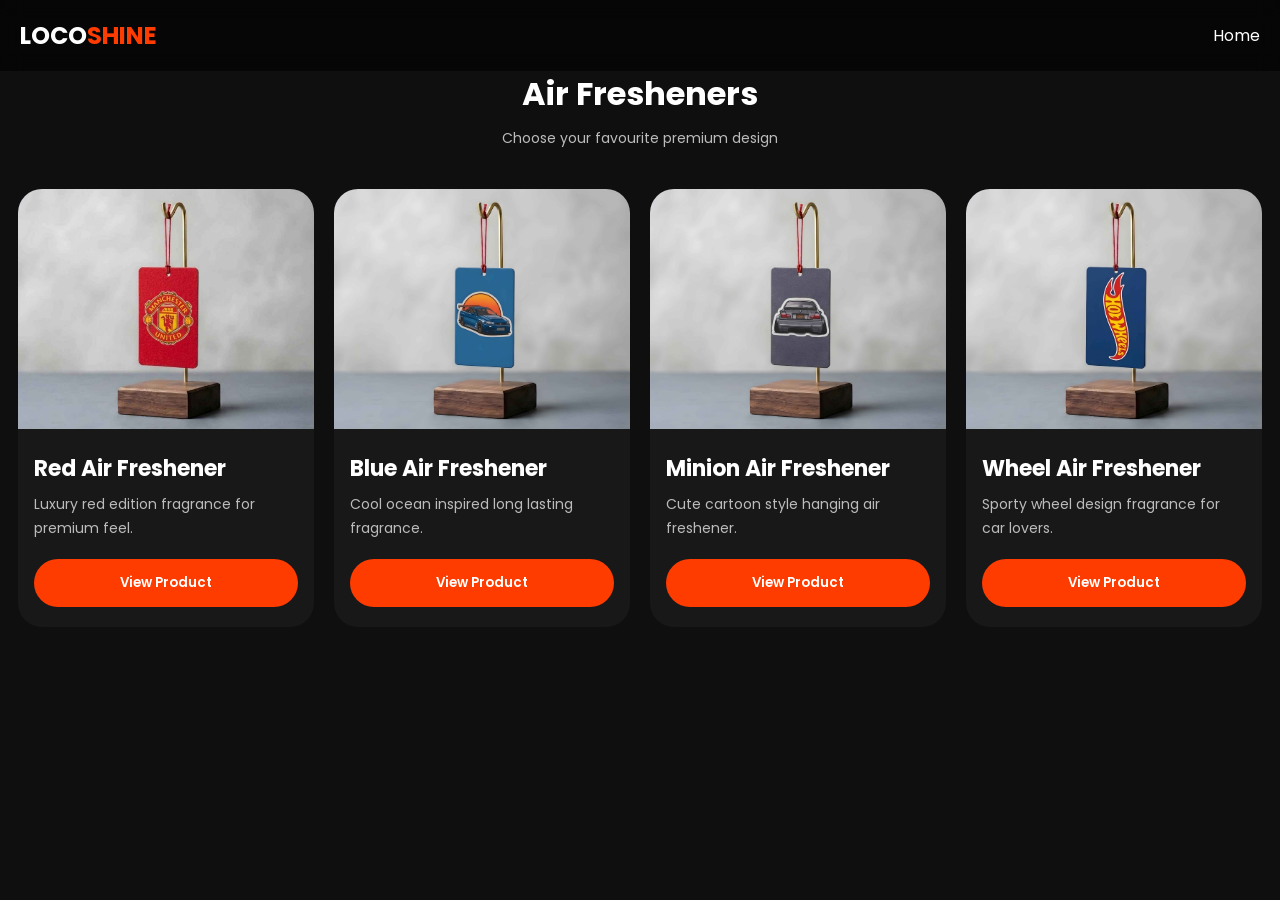
==== air-freshener.html @ 73f14bfa "first upload" ====
<!DOCTYPE html>
<html lang="en">

<head>
<meta charset="UTF-8">
<meta name="viewport" content="width=device-width, initial-scale=1.0">

<title>Air Fresheners | Locoshine</title>

<link rel="stylesheet" href="style.css">

<link rel="preconnect" href="https://fonts.googleapis.com">
<link rel="preconnect" href="https://fonts.gstatic.com" crossorigin>

<link href="https://fonts.googleapis.com/css2?family=Poppins:wght@300;400;500;600;700&display=swap" rel="stylesheet">

</head>

<body>

<!-- NAVBAR -->

<header class="navbar">

<div class="logo">
LOCO<span>SHINE</span>
</div>

<a href="index.html" style="color:white;">
Home
</a>

</header>

<!-- PRODUCTS -->

<section class="products">

<div class="section-title">

<h2>Air Fresheners</h2>

<p>
Choose your favourite premium design
</p>

</div>

<div class="product-grid">

<!-- PRODUCT 1 -->

<div class="card">

<img src="photos/red.jpg">

<h3>Red Air Freshener</h3>

<p>
Luxury red edition fragrance for premium feel.
</p>

<a href="red-air.html">

<button>
View Product
</button>

</a>

</div>

<!-- PRODUCT 2 -->

<div class="card">

<img src="photos/blue.jpg">

<h3>Blue Air Freshener</h3>

<p>
Cool ocean inspired long lasting fragrance.
</p>

<a href="blue-air.html">

<button>
View Product
</button>

</a>

</div>

<!-- PRODUCT 3 -->

<div class="card">

<img src="photos/minion.jpg">

<h3>Minion Air Freshener</h3>

<p>
Cute cartoon style hanging air freshener.
</p>

<a href="minion-air.html">

<button>
View Product
</button>

</a>

</div>

<!-- PRODUCT 4 -->

<div class="card">

<img src="photos/wheel.jpg">

<h3>Wheel Air Freshener</h3>

<p>
Sporty wheel design fragrance for car lovers.
</p>

<a href="wheel-air.html">

<button>
View Product
</button>

</a>

</div>

</div>

</section>

</body>
</html>
---- style.css ----
*{
    margin:0;
    padding:0;
    box-sizing:border-box;
    }
    
    html{
    scroll-behavior:smooth;
    }
    
    body{
    font-family:'Poppins',sans-serif;
    background:#0f0f0f;
    color:white;
    overflow-x:hidden;
    }
    
    a{
    text-decoration:none;
    }
    
    button{
    cursor:pointer;
    border:none;
    font-family:'Poppins',sans-serif;
    }
    
    /* NAVBAR */
    
    .navbar{
    width:100%;
    padding:18px 20px;
    display:flex;
    justify-content:space-between;
    align-items:center;
    position:fixed;
    top:0;
    z-index:1000;
    background:rgba(0,0,0,0.6);
    backdrop-filter:blur(10px);
    }
    
    .logo{
    font-size:24px;
    font-weight:700;
    }
    
    .logo span{
    color:#ff3c00;
    }
    
    .menu-btn{
    font-size:28px;
    display:block;
    cursor:pointer;
    }
    
    .nav-links{
    position:absolute;
    top:70px;
    right:-100%;
    width:220px;
    background:#181818;
    display:flex;
    flex-direction:column;
    padding:20px;
    border-radius:20px;
    transition:0.4s;
    }
    
    .nav-links.active{
    right:20px;
    }
    
    .nav-links a{
    color:white;
    margin:12px 0;
    font-size:16px;
    }
    
    /* HERO */
    
    .hero{
    min-height:100vh;
    padding:120px 20px 60px;
    display:flex;
    align-items:center;
    background:
    linear-gradient(rgba(0,0,0,0.75),rgba(0,0,0,0.8)),
    url('https://images.unsplash.com/photo-1503376780353-7e6692767b70?q=80&w=1600&auto=format&fit=crop');
    
    background-size:cover;
    background-position:center;
    position:relative;
    }
    
    .hero-content{
    width:100%;
    }
    
    .tag{
    color:#ff3c00;
    margin-bottom:12px;
    font-size:14px;
    }
    
    .hero h1{
    font-size:42px;
    line-height:1.1;
    margin-bottom:20px;
    }
    
    .hero-text{
    color:#d4d4d4;
    line-height:1.8;
    margin-bottom:30px;
    font-size:15px;
    max-width:500px;
    }
    
    .hero-buttons{
    display:flex;
    gap:14px;
    flex-wrap:wrap;
    }
    
    .shop-btn{
    padding:14px 28px;
    border-radius:50px;
    background:#ff3c00;
    color:white;
    font-weight:600;
    }
    
    .explore-btn{
    padding:14px 28px;
    border-radius:50px;
    background:white;
    color:black;
    font-weight:600;
    }
    
    /* PRODUCTS */
    
    .products{
    padding:70px 18px;
    }
    
    .section-title{
    text-align:center;
    margin-bottom:40px;
    }
    
    .section-title h2{
    font-size:32px;
    margin-bottom:10px;
    }
    
    .section-title p{
    color:#bcbcbc;
    font-size:14px;
    }
    
    .product-grid{
    display:grid;
    grid-template-columns:1fr;
    gap:20px;
    }
    
    .card{
    background:#181818;
    border-radius:24px;
    overflow:hidden;
    transition:0.3s;
    }
    
    .card:hover{
    transform:translateY(-5px);
    }
    
    .card img{
    width:100%;
    height:240px;
    object-fit:cover;
    }
    
    .card h3{
    padding:16px 16px 8px;
    font-size:22px;
    }
    
    .card p{
    padding:0 16px;
    color:#bcbcbc;
    font-size:14px;
    line-height:1.7;
    }
    
    .card button{
    width:calc(100% - 32px);
    margin:18px 16px 20px;
    padding:14px;
    border-radius:50px;
    background:#ff3c00;
    color:white;
    font-weight:600;
    }
    
    /* FOOTER */
    
    .footer{
    padding:60px 20px;
    text-align:center;
    }
    
    .footer h2{
    font-size:34px;
    margin-bottom:12px;
    }
    
    .footer p{
    color:#bcbcbc;
    max-width:500px;
    margin:auto;
    line-height:1.8;
    }
    
    .footer-links{
    margin-top:25px;
    display:flex;
    justify-content:center;
    gap:20px;
    flex-wrap:wrap;
    }





@media(min-width:1100px){

  .product-grid{
    grid-template-columns:repeat(4,1fr);
  }

}

/* PREMIUM EFFECTS */


.offer-box{
  background:linear-gradient(135deg,#ff3c00,#ff7a00);
  border-radius:30px;
  padding:60px 25px;
  text-align:center;
}

.offer-tag{
  font-size:13px;
  margin-bottom:12px;
  letter-spacing:2px;
}

.offer-box h2{
  font-size:38px;
  margin-bottom:15px;
}

.offer-box p{
  max-width:500px;
  margin:auto;
  line-height:1.8;
  margin-bottom:30px;
}

.offer-box button{
  padding:15px 32px;
  border:none;
  border-radius:50px;
  background:white;
  color:black;
  font-weight:700;
}

.floating-whatsapp{
  position:fixed;
  bottom:20px;
  right:20px;
  background:#25D366;
  color:white;
  padding:15px 22px;
  border-radius:50px;
  font-weight:600;
  z-index:1000;
  box-shadow:0 10px 30px rgba(0,0,0,0.3);
}

.footer{
  border-top:1px solid rgba(255,255,255,0.05);
}

@media(min-width:768px){

  .hero h1{
    font-size:80px;
  }

  .offer-box h2{
    font-size:52px;
  }

}
    
    .footer-links a{
    color:white;
    }
    
    /* CONTACT PAGE */
    
    .contact-page{
    min-height:100vh;
    display:flex;
    justify-content:center;
    align-items:center;
    padding:120px 20px 40px;
    }
    
    .contact-box{
    width:100%;
    max-width:500px;
    background:#181818;
    padding:30px;
    border-radius:24px;
    }
    
    .contact-box h1{
    text-align:center;
    margin-bottom:25px;
    }
    
    .contact-box form{
    display:flex;
    flex-direction:column;
    gap:18px;
    }
    
    .contact-box input,
    .contact-box textarea{
    padding:16px;
    border:none;
    border-radius:14px;
    background:#242424;
    color:white;
    }
    
    .contact-box textarea{
    min-height:120px;
    resize:none;
    }
    
    .contact-box button{
    padding:16px;
    border:none;
    border-radius:50px;
    background:#ff3c00;
    color:white;
    font-weight:600;
    }
    
    /* LAPTOP */
    
    @media(min-width:768px){
    
    .menu-btn{
    display:none;
    }
    
    .nav-links{
    position:static;
    width:auto;
    background:none;
    flex-direction:row;
    padding:0;
    }
    
    .nav-links a{
    margin-left:25px;
    }
    
    .hero{
    padding:120px 70px;
    }
    
    .hero h1{
    font-size:72px;
    }
    
    .product-grid{
    grid-template-columns:repeat(2,1fr);
    }
    
    }
    
    @media(min-width:1100px){
    
    .product-grid{
    grid-template-columns:repeat(4,1fr);
    }
    
    }
    
    /* PREMIUM EFFECTS */
    
    .offer-box{
    background:linear-gradient(135deg,#ff3c00,#ff7a00);
    border-radius:30px;
    padding:60px 25px;
    text-align:center;
    }
    
    .offer-tag{
    font-size:13px;
    margin-bottom:12px;
    letter-spacing:2px;
    }
    
    .offer-box h2{
    font-size:38px;
    margin-bottom:15px;
    }
    
    .offer-box p{
    max-width:500px;
    margin:auto;
    line-height:1.8;
    margin-bottom:30px;
    }
    
    .offer-box button{
    padding:15px 32px;
    border:none;
    border-radius:50px;
    background:white;
    color:black;
    font-weight:700;
    }
    
   /* PRODUCT DETAIL */

.thumbnail-row{
    display:flex;
    gap:12px;
    margin-top:15px;
    }
    
    .thumbnail-row img{
    width:80px;
    height:80px;
    object-fit:cover;
    border-radius:12px;
    cursor:pointer;
    border:2px solid #222;
    }
    
    .product-info h1{
    font-size:32px;
    margin-bottom:10px;
    }
    
    .product-info h2{
    color:#ff3c00;
    margin-bottom:20px;
    }
    
    .buy-btn,
    .back-btn{
    width:100%;
    padding:15px;
    margin-top:15px;
    border-radius:50px;
    font-weight:600;
    }
    
    .buy-btn{
    background:#25D366;
    color:white;
    }
    
    .back-btn{
    background:#242424;
    color:white;
    }



@media(min-width:1100px){

    .product-grid{
      grid-template-columns:repeat(4,1fr);
    }
  
  }
  
  /* PREMIUM EFFECTS */
  
  
  .offer-box{
    background:linear-gradient(135deg,#ff3c00,#ff7a00);
    border-radius:30px;
    padding:60px 25px;
    text-align:center;
  }
  
  .offer-tag{
    font-size:13px;
    margin-bottom:12px;
    letter-spacing:2px;
  }
  
  .offer-box h2{
    font-size:38px;
    margin-bottom:15px;
  }
  
  .offer-box p{
    max-width:500px;
    margin:auto;
    line-height:1.8;
    margin-bottom:30px;
  }
  
  .offer-box button{
    padding:15px 32px;
    border:none;
    border-radius:50px;
    background:white;
    color:black;
    font-weight:700;
  }
  
  .floating-whatsapp{
    position:fixed;
    bottom:20px;
    right:20px;
    background:#25D366;
    color:white;
    padding:15px 22px;
    border-radius:50px;
    font-weight:600;
    z-index:1000;
    box-shadow:0 10px 30px rgba(0,0,0,0.3);
  }
  
  .footer{
    border-top:1px solid rgba(255,255,255,0.05);
  }
  
  @media(min-width:768px){
  
    .hero h1{
      font-size:80px;
    }
  
    .offer-box h2{
      font-size:52px;
    }
  
  }


  /* PRODUCT DETAIL IMAGE FIX */

.product-page{
    display:flex;
    flex-direction:column;
    align-items:center;
    padding:120px 20px 40px;
    gap:30px;
    }
    
    .product-image{
    width:100%;
    max-width:400px;
    height:400px;
    overflow:hidden;
    border-radius:20px;
    background:#181818;
    }
    
    .product-image img{
    width:100%;
    height:100%;
    object-fit:cover;
    display:block;
    }
    
    .product-info{
    width:100%;
    max-width:500px;
    background:#181818;
    padding:25px;
    border-radius:20px;
    }
    
    .thumbnail-row{
    display:flex;
    gap:10px;
    margin-top:15px;
    justify-content:center;
    }
    
    .thumbnail-row img{
    width:80px;
    height:80px;
    object-fit:cover;
    border-radius:12px;
    cursor:pointer;
    border:2px solid #333;
    }
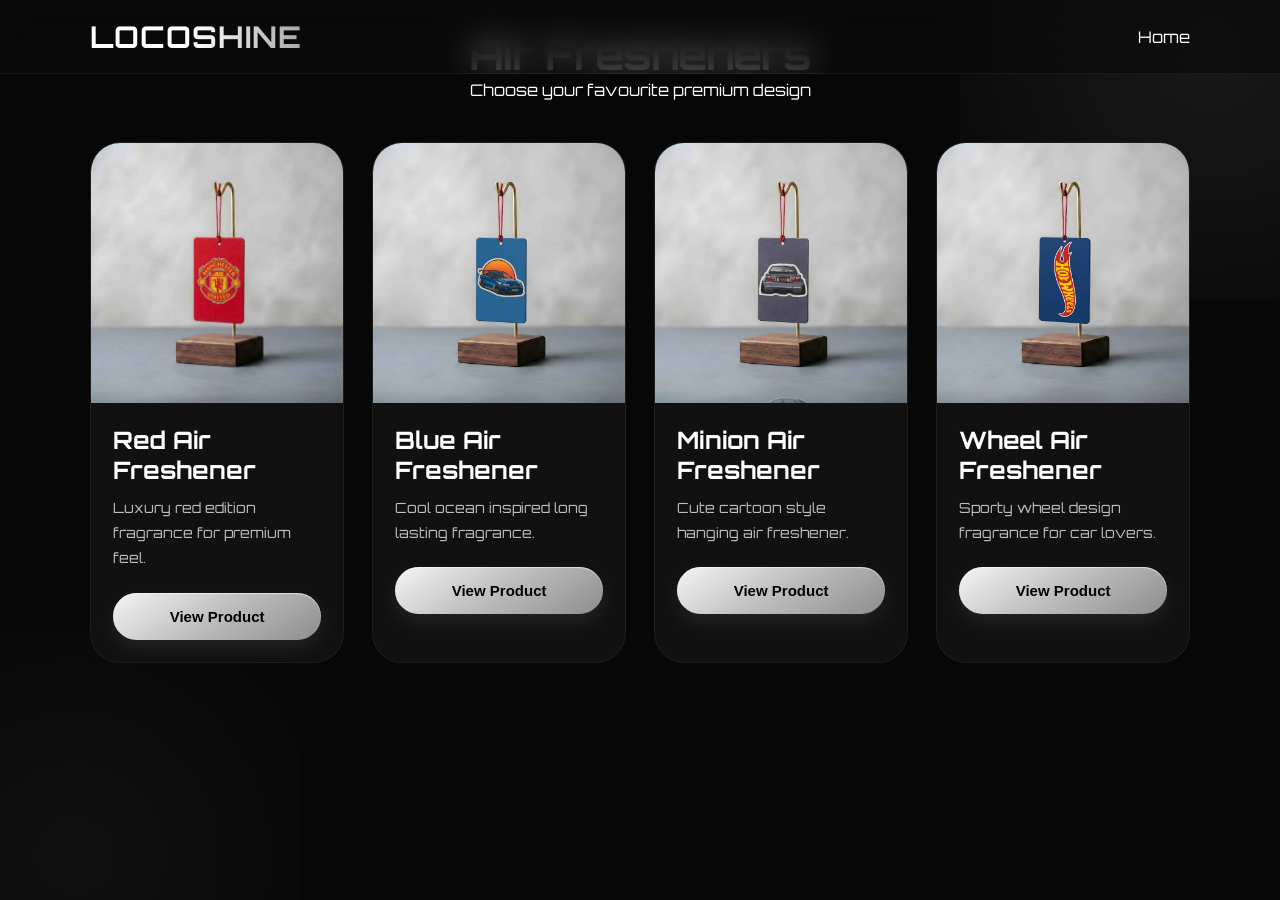
==== commit fc4fbae2: "updated fonts and video optimization" ====
--- a/air-freshener.html
+++ b/air-freshener.html
@@ -12,7 +12,7 @@
 <link rel="preconnect" href="https://fonts.googleapis.com">
 <link rel="preconnect" href="https://fonts.gstatic.com" crossorigin>
 
-<link href="https://fonts.googleapis.com/css2?family=Poppins:wght@300;400;500;600;700&display=swap" rel="stylesheet">
+<link href="https://fonts.googleapis.com/css2?family=Orbitron:wght@500;700;900&display=swap" rel="stylesheet">
 
 </head>
 
--- a/style.css
+++ b/style.css
@@ -1,619 +1,777 @@
+
+/* =========================
+   RESET
+========================= */
+
 *{
-    margin:0;
-    padding:0;
-    box-sizing:border-box;
-    }
-    
-    html{
-    scroll-behavior:smooth;
-    }
-    
-    body{
-    font-family:'Poppins',sans-serif;
-    background:#0f0f0f;
-    color:white;
-    overflow-x:hidden;
-    }
-    
-    a{
-    text-decoration:none;
-    }
-    
-    button{
-    cursor:pointer;
-    border:none;
-    font-family:'Poppins',sans-serif;
-    }
-    
-    /* NAVBAR */
-    
-    .navbar{
-    width:100%;
-    padding:18px 20px;
-    display:flex;
-    justify-content:space-between;
-    align-items:center;
-    position:fixed;
-    top:0;
-    z-index:1000;
-    background:rgba(0,0,0,0.6);
-    backdrop-filter:blur(10px);
-    }
-    
-    .logo{
-    font-size:24px;
-    font-weight:700;
-    }
-    
-    .logo span{
-    color:#ff3c00;
-    }
-    
-    .menu-btn{
-    font-size:28px;
-    display:block;
-    cursor:pointer;
-    }
-    
-    .nav-links{
-    position:absolute;
-    top:70px;
-    right:-100%;
-    width:220px;
-    background:#181818;
-    display:flex;
-    flex-direction:column;
-    padding:20px;
-    border-radius:20px;
-    transition:0.4s;
-    }
-    
-    .nav-links.active{
-    right:20px;
-    }
-    
-    .nav-links a{
-    color:white;
-    margin:12px 0;
-    font-size:16px;
-    }
-    
-    /* HERO */
-    
-    .hero{
-    min-height:100vh;
-    padding:120px 20px 60px;
-    display:flex;
-    align-items:center;
-    background:
-    linear-gradient(rgba(0,0,0,0.75),rgba(0,0,0,0.8)),
-    url('https://images.unsplash.com/photo-1503376780353-7e6692767b70?q=80&w=1600&auto=format&fit=crop');
-    
-    background-size:cover;
-    background-position:center;
-    position:relative;
-    }
-    
-    .hero-content{
-    width:100%;
-    }
-    
-    .tag{
-    color:#ff3c00;
-    margin-bottom:12px;
-    font-size:14px;
-    }
-    
-    .hero h1{
-    font-size:42px;
-    line-height:1.1;
-    margin-bottom:20px;
-    }
-    
-    .hero-text{
-    color:#d4d4d4;
-    line-height:1.8;
-    margin-bottom:30px;
-    font-size:15px;
-    max-width:500px;
-    }
-    
-    .hero-buttons{
-    display:flex;
-    gap:14px;
-    flex-wrap:wrap;
-    }
-    
-    .shop-btn{
-    padding:14px 28px;
-    border-radius:50px;
-    background:#ff3c00;
-    color:white;
-    font-weight:600;
-    }
-    
-    .explore-btn{
-    padding:14px 28px;
-    border-radius:50px;
-    background:white;
-    color:black;
-    font-weight:600;
-    }
-    
-    /* PRODUCTS */
-    
-    .products{
-    padding:70px 18px;
-    }
-    
-    .section-title{
-    text-align:center;
-    margin-bottom:40px;
-    }
-    
-    .section-title h2{
-    font-size:32px;
-    margin-bottom:10px;
-    }
-    
-    .section-title p{
-    color:#bcbcbc;
-    font-size:14px;
-    }
-    
-    .product-grid{
-    display:grid;
-    grid-template-columns:1fr;
-    gap:20px;
-    }
-    
-    .card{
-    background:#181818;
-    border-radius:24px;
-    overflow:hidden;
-    transition:0.3s;
-    }
-    
-    .card:hover{
-    transform:translateY(-5px);
-    }
-    
-    .card img{
-    width:100%;
-    height:240px;
-    object-fit:cover;
-    }
-    
-    .card h3{
-    padding:16px 16px 8px;
-    font-size:22px;
-    }
-    
-    .card p{
-    padding:0 16px;
-    color:#bcbcbc;
-    font-size:14px;
-    line-height:1.7;
-    }
-    
-    .card button{
-    width:calc(100% - 32px);
-    margin:18px 16px 20px;
-    padding:14px;
-    border-radius:50px;
-    background:#ff3c00;
-    color:white;
-    font-weight:600;
-    }
-    
-    /* FOOTER */
-    
-    .footer{
-    padding:60px 20px;
-    text-align:center;
-    }
-    
-    .footer h2{
-    font-size:34px;
-    margin-bottom:12px;
-    }
-    
-    .footer p{
-    color:#bcbcbc;
-    max-width:500px;
-    margin:auto;
-    line-height:1.8;
-    }
-    
-    .footer-links{
-    margin-top:25px;
-    display:flex;
-    justify-content:center;
-    gap:20px;
-    flex-wrap:wrap;
-    }
-
-
-
-
-
-@media(min-width:1100px){
-
+  margin:0;
+  padding:0;
+  box-sizing:border-box;
+  -webkit-tap-highlight-color:transparent;
+  }
+  
+  html{
+  scroll-behavior:smooth;
+  }
+  
+  body{
+   font-family:'Orbitron', sans-serif;
+  background:#070708;
+  color:#ffffff;
+  overflow-x:hidden;
+  position:relative;
+  }
+  
+  /* =========================
+     PREMIUM BACKGROUND
+  ========================= */
+  
+  body::before{
+  content:'';
+  position:fixed;
+  top:-200px;
+  right:-180px;
+  width:500px;
+  height:500px;
+  background:radial-gradient(circle,rgba(255,255,255,0.08),transparent);
+  pointer-events:none;
+  z-index:-1;
+  }
+  
+  body::after{
+  content:'';
+  position:fixed;
+  bottom:-180px;
+  left:-150px;
+  width:450px;
+  height:450px;
+  background:radial-gradient(circle,rgba(180,180,180,0.06),transparent);
+  pointer-events:none;
+  z-index:-1;
+  }
+  
+  /* =========================
+     SCROLLBAR
+  ========================= */
+  
+  ::-webkit-scrollbar{
+  width:8px;
+  }
+  
+  ::-webkit-scrollbar-track{
+  background:#111;
+  }
+  
+  ::-webkit-scrollbar-thumb{
+  background:linear-gradient(#7d7d7d,#dcdcdc);
+  border-radius:20px;
+  }
+  
+  /* =========================
+     LINKS
+  ========================= */
+  
+  a{
+  text-decoration:none;
+  color:inherit;
+  }
+  
+  a:focus,
+  a:active{
+  outline:none;
+  box-shadow:none;
+  }
+  
+  /* =========================
+     PREMIUM BUTTONS
+  ========================= */
+  
+  button{
+  position:relative;
+  overflow:hidden;
+  cursor:pointer;
+  border:none;
+  font-family:'Poppins',sans-serif;
+  font-weight:700;
+  color:#000;
+  
+  background:
+  linear-gradient(
+  145deg,
+  #f5f5f5,
+  #bdbdbd,
+  #8d8d8d
+  );
+  
+  transition:
+  transform 0.25s ease,
+  box-shadow 0.25s ease,
+  filter 0.25s ease;
+  
+  box-shadow:
+  0 8px 20px rgba(255,255,255,0.08),
+  inset 0 1px 1px rgba(255,255,255,0.6);
+  
+  transform:translateZ(0);
+  will-change:transform;
+  
+  outline:none;
+  }
+  
+  /* GLOSS EFFECT */
+  
+  
+  
+  button::before{
+  content:'';
+  position:absolute;
+  top:0;
+  left:-150%;
+  width:45%;
+  height:100%;
+  
+  background:
+  linear-gradient(
+  90deg,
+  transparent,
+  rgba(255,255,255,0.45),
+  transparent
+  );
+  
+  transform:skewX(-25deg);
+  
+  animation:glossLoop 2.8s linear infinite;
+  
+  will-change:transform;
+  }
+  
+  /* INFINITE SMOOTH LOOP */
+  
+  @keyframes glossLoop{
+  
+  0%{
+  transform:
+  translateX(-220%)
+  skewX(-25deg);
+  }
+  
+  100%{
+  transform:
+  translateX(520%)
+  skewX(-25deg);
+  }
+  
+  }
+  
+  button:hover{
+  transform:translateY(-2px);
+  filter:brightness(1.05);
+  
+  box-shadow:
+  0 14px 35px rgba(255,255,255,0.12),
+  inset 0 1px 1px rgba(255,255,255,0.7);
+  }
+  
+  button:focus,
+  button:active{
+  outline:none;
+  box-shadow:none;
+  }
+  
+  /* =========================
+     NAVBAR
+  ========================= */
+  
+  .navbar{
+  position:fixed;
+  top:0;
+  left:0;
+  width:100%;
+  padding:18px 7%;
+  display:flex;
+  justify-content:space-between;
+  align-items:center;
+  z-index:1000;
+  
+  background:rgba(10,10,10,0.7);
+  backdrop-filter:blur(16px);
+  
+  border-bottom:1px solid rgba(255,255,255,0.05);
+  }
+  
+  .logo{
+  font-size:30px;
+  font-weight:700;
+  letter-spacing:1px;
+  color:#ffffff;
+  }
+  
+  
+  .logo span{
+  
+  background:linear-gradient(
+  90deg,
+  #ffffff,
+  #a8a8a8,
+  #ffffff
+  );
+  
+  background-size:200% auto;
+  
+  background-clip:text;
+  -webkit-background-clip:text;
+  
+  color:transparent;
+  -webkit-text-fill-color:transparent;
+  
+  animation:logoShine 4s linear infinite;
+  
+  }
+  
+  
+  .menu-btn{
+  display:block;
+  font-size:30px;
+  cursor:pointer;
+  color:white;
+  }
+  
+  .nav-links{
+  position:absolute;
+  top:82px;
+  right:-100%;
+  width:230px;
+  
+  padding:24px;
+  
+  background:rgba(18,18,18,0.96);
+  
+  border:1px solid rgba(255,255,255,0.06);
+  
+  border-radius:24px;
+  
+  display:flex;
+  flex-direction:column;
+  gap:18px;
+  
+  transition:0.35s ease;
+  
+  backdrop-filter:blur(18px);
+  }
+  
+  .nav-links.active{
+  right:20px;
+  }
+  
+  .nav-links a{
+  font-size:15px;
+  font-weight:500;
+  color:#e8e8e8;
+  }
+  
+  /* =========================
+     HERO
+  ========================= */
+  
+  .hero{
+  padding:120px 7% 35px;
+  
+  background:
+  linear-gradient(rgba(0,0,0,0.76),rgba(0,0,0,0.84)),
+  url('https://images.unsplash.com/photo-1503376780353-7e6692767b70?q=80&w=1800&auto=format&fit=crop');
+  
+  background-size:cover;
+  background-position:center;
+  
+  position:relative;
+  overflow:hidden;
+  }
+  
+  .hero::before{
+  content:'';
+  position:absolute;
+  
+  width:420px;
+  height:420px;
+  
+  background:
+  radial-gradient(circle,rgba(255,255,255,0.12),transparent);
+  
+  top:-120px;
+  right:-140px;
+  }
+  
+  .hero-content{
+  max-width:620px;
+  position:relative;
+  z-index:2;
+  }
+  
+  .hero h1{
+  font-size:78px;
+  line-height:0.95;
+  letter-spacing:-2px;
+  margin-bottom:18px;
+  }
+  
+  .hero-text{
+  font-size:15px;
+  line-height:1.9;
+  color:#cfcfcf;
+  max-width:520px;
+  }
+  
+  /* =========================
+     PRODUCTS
+  ========================= */
+  
+  .products{
+  padding:28px 7% 80px;
+  }
+  
+  .section-title{
+  text-align:center;
+  margin-bottom:42px;
+  }
+  
+  .section-title h2{
+  font-size:42px;
+  letter-spacing:-1px;
+  }
+  
+  /* =========================
+     GRID
+  ========================= */
+  
   .product-grid{
-    grid-template-columns:repeat(4,1fr);
-  }
-
-}
-
-/* PREMIUM EFFECTS */
-
-
-.offer-box{
-  background:linear-gradient(135deg,#ff3c00,#ff7a00);
+  display:grid;
+  grid-template-columns:1fr;
+  gap:28px;
+  }
+  
+  /* =========================
+     CARD
+  ========================= */
+  
+  .card{
+  position:relative;
+  
+  background:rgba(18,18,18,0.96);
+  
+  border:1px solid rgba(255,255,255,0.05);
+  
   border-radius:30px;
-  padding:60px 25px;
+  
+  overflow:hidden;
+  
+  backdrop-filter:blur(18px);
+  
+  transition:0.35s ease;
+  }
+  
+  .card::before{
+  content:'';
+  position:absolute;
+  
+  width:220px;
+  height:220px;
+  
+  background:
+  radial-gradient(circle,rgba(255,255,255,0.08),transparent);
+  
+  top:-100px;
+  right:-100px;
+  }
+  
+  .card:hover{
+  transform:translateY(-8px);
+  
+  border-color:rgba(255,255,255,0.12);
+  
+  box-shadow:0 15px 40px rgba(255,255,255,0.05);
+  }
+  
+  .card img{
+  width:100%;
+  height:260px;
+  object-fit:cover;
+  display:block;
+  }
+  
+  .card h3{
+  font-size:24px;
+  padding:22px 22px 10px;
+  position:relative;
+  z-index:2;
+  }
+  
+  .card p{
+  padding:0 22px;
+  font-size:14px;
+  line-height:1.8;
+  color:#bfbfbf;
+  position:relative;
+  z-index:2;
+  }
+  
+  .card button{
+  width:calc(100% - 44px);
+  margin:22px;
+  padding:15px;
+  border-radius:50px;
+  font-size:15px;
+  position:relative;
+  z-index:2;
+  }
+  
+  /* =========================
+     PRODUCT PAGE
+  ========================= */
+  
+  .product-page{
+  display:grid;
+  grid-template-columns:1fr;
+  gap:45px;
+  
+  padding:120px 7% 80px;
+  
+  align-items:center;
+  }
+  
+  .product-image{
+  background:#111;
+  
+  border-radius:30px;
+  
+  overflow:hidden;
+  
+  border:1px solid rgba(255,255,255,0.05);
+  }
+  
+  .product-image img{
+  width:100%;
+  display:block;
+  object-fit:cover;
+  }
+  
+  .thumbnail-row{
+  display:flex;
+  gap:12px;
+  margin-top:18px;
+  flex-wrap:wrap;
+  }
+  
+  .thumbnail-row img{
+  width:82px;
+  height:82px;
+  
+  border-radius:14px;
+  
+  object-fit:cover;
+  
+  cursor:pointer;
+  
+  border:2px solid rgba(255,255,255,0.08);
+  
+  transition:0.3s ease;
+  }
+  
+  .thumbnail-row img:hover{
+  transform:scale(1.05);
+  }
+  
+  .product-info{
+  background:rgba(18,18,18,0.96);
+  
+  border:1px solid rgba(255,255,255,0.06);
+  
+  padding:36px;
+  
+  border-radius:30px;
+  
+  backdrop-filter:blur(18px);
+  }
+  
+  .product-info h1{
+  font-size:42px;
+  line-height:1.1;
+  margin-bottom:12px;
+  }
+  
+  .product-info h2{
+  font-size:30px;
+  margin-bottom:20px;
+  color:#d7d7d7;
+  }
+  
+  .product-info p{
+  font-size:15px;
+  line-height:1.9;
+  color:#cfcfcf;
+  margin-bottom:25px;
+  }
+  
+  .buy-btn,
+  .back-btn{
+  width:100%;
+  padding:16px;
+  border-radius:50px;
+  font-size:15px;
+  margin-top:14px;
+  }
+  
+  /* =========================
+     CONTACT
+  ========================= */
+  
+  .contact-page{
+  min-height:100vh;
+  
+  display:flex;
+  justify-content:center;
+  align-items:center;
+  
+  padding:120px 20px;
+  }
+  
+  .contact-box{
+  width:100%;
+  max-width:540px;
+  
+  padding:38px;
+  
+  background:rgba(18,18,18,0.96);
+  
+  border:1px solid rgba(255,255,255,0.06);
+  
+  border-radius:30px;
+  
+  backdrop-filter:blur(18px);
+  }
+  
+  .contact-box h1{
+  font-size:38px;
   text-align:center;
-}
-
-.offer-tag{
-  font-size:13px;
+  margin-bottom:28px;
+  }
+  
+  .contact-box form{
+  display:flex;
+  flex-direction:column;
+  gap:18px;
+  }
+  
+  .contact-box input,
+  .contact-box textarea{
+  padding:18px;
+  
+  background:#1d1d1d;
+  
+  border:none;
+  
+  border-radius:16px;
+  
+  color:white;
+  
+  font-size:15px;
+  }
+  
+  .contact-box textarea{
+  min-height:140px;
+  resize:none;
+  }
+  
+  .contact-box button{
+  padding:16px;
+  border-radius:50px;
+  }
+  
+  /* =========================
+     OFFER SECTION
+  ========================= */
+  
+  .offer-section{
+  margin-bottom:70px;
+  }
+  
+  .offer-box{
+  position:relative;
+  
+  padding:70px 30px;
+  
+  border-radius:36px;
+  
+  background:rgba(18,18,18,0.96);
+  
+  border:1px solid rgba(255,255,255,0.06);
+  
+  overflow:hidden;
+  
+  text-align:center;
+  
+  backdrop-filter:blur(18px);
+  }
+  
+  .offer-box::before{
+  content:'';
+  position:absolute;
+  
+  width:320px;
+  height:320px;
+  
+  background:
+  radial-gradient(circle,rgba(255,255,255,0.1),transparent);
+  
+  top:-120px;
+  right:-100px;
+  }
+  
+  .offer-box h2{
+  font-size:52px;
+  line-height:1.05;
+  margin-bottom:18px;
+  position:relative;
+  z-index:2;
+  }
+  
+  .offer-box p{
+  max-width:600px;
+  
+  margin:auto;
+  
+  line-height:1.9;
+  
+  color:#cfcfcf;
+  
+  margin-bottom:32px;
+  
+  position:relative;
+  z-index:2;
+  }
+  
+  .offer-box button{
+  padding:16px 38px;
+  border-radius:50px;
+  position:relative;
+  z-index:2;
+  }
+  
+  /* =========================
+     FOOTER
+  ========================= */
+  
+  .footer{
+  padding:70px 7%;
+  text-align:center;
+  
+  border-top:1px solid rgba(255,255,255,0.05);
+  }
+  
+  .footer h2{
+  font-size:42px;
   margin-bottom:12px;
-  letter-spacing:2px;
-}
-
-.offer-box h2{
-  font-size:38px;
-  margin-bottom:15px;
-}
-
-.offer-box p{
-  max-width:500px;
-  margin:auto;
+  }
+  
+  .footer-links{
+  display:flex;
+  justify-content:center;
+  gap:22px;
+  margin-top:28px;
+  flex-wrap:wrap;
+  }
+  
+  .footer-links a{
+  font-size:15px;
+  color:#e9e9e9;
+  transition:0.3s ease;
+  }
+  
+  .footer-links a:hover{
+  color:white;
+  }
+  
+  /* =========================
+     MOBILE
+  ========================= */
+  
+  @media(max-width:768px){
+  
+  .hero{
+  padding:105px 7% 30px;
+  }
+  
+  .hero h1{
+  font-size:46px;
+  line-height:1.03;
+  }
+  
+  .hero-text{
+  font-size:14px;
   line-height:1.8;
-  margin-bottom:30px;
-}
-
-.offer-box button{
-  padding:15px 32px;
+  }
+  
+  .products{
+  padding-top:22px;
+  }
+  
+  .section-title h2{
+  font-size:32px;
+  }
+  
+  .product-info h1{
+  font-size:32px;
+  }
+  
+  .offer-box h2{
+  font-size:34px;
+  }
+  
+  .contact-box{
+  padding:28px;
+  }
+  
+  }
+  
+  /* =========================
+     TABLET
+  ========================= */
+  
+  @media(min-width:768px){
+  
+  .menu-btn{
+  display:none;
+  }
+  
+  .nav-links{
+  position:static;
+  width:auto;
+  background:none;
   border:none;
-  border-radius:50px;
-  background:white;
-  color:black;
-  font-weight:700;
-}
-
-.floating-whatsapp{
-  position:fixed;
-  bottom:20px;
-  right:20px;
-  background:#25D366;
-  color:white;
-  padding:15px 22px;
-  border-radius:50px;
-  font-weight:600;
-  z-index:1000;
-  box-shadow:0 10px 30px rgba(0,0,0,0.3);
-}
-
-.footer{
-  border-top:1px solid rgba(255,255,255,0.05);
-}
-
-@media(min-width:768px){
-
-  .hero h1{
-    font-size:80px;
-  }
-
-  .offer-box h2{
-    font-size:52px;
-  }
-
-}
-    
-    .footer-links a{
-    color:white;
-    }
-    
-    /* CONTACT PAGE */
-    
-    .contact-page{
-    min-height:100vh;
-    display:flex;
-    justify-content:center;
-    align-items:center;
-    padding:120px 20px 40px;
-    }
-    
-    .contact-box{
-    width:100%;
-    max-width:500px;
-    background:#181818;
-    padding:30px;
-    border-radius:24px;
-    }
-    
-    .contact-box h1{
-    text-align:center;
-    margin-bottom:25px;
-    }
-    
-    .contact-box form{
-    display:flex;
-    flex-direction:column;
-    gap:18px;
-    }
-    
-    .contact-box input,
-    .contact-box textarea{
-    padding:16px;
-    border:none;
-    border-radius:14px;
-    background:#242424;
-    color:white;
-    }
-    
-    .contact-box textarea{
-    min-height:120px;
-    resize:none;
-    }
-    
-    .contact-box button{
-    padding:16px;
-    border:none;
-    border-radius:50px;
-    background:#ff3c00;
-    color:white;
-    font-weight:600;
-    }
-    
-    /* LAPTOP */
-    
-    @media(min-width:768px){
-    
-    .menu-btn{
-    display:none;
-    }
-    
-    .nav-links{
-    position:static;
-    width:auto;
-    background:none;
-    flex-direction:row;
-    padding:0;
-    }
-    
-    .nav-links a{
-    margin-left:25px;
-    }
-    
-    .hero{
-    padding:120px 70px;
-    }
-    
-    .hero h1{
-    font-size:72px;
-    }
-    
-    .product-grid{
-    grid-template-columns:repeat(2,1fr);
-    }
-    
-    }
-    
-    @media(min-width:1100px){
-    
-    .product-grid{
-    grid-template-columns:repeat(4,1fr);
-    }
-    
-    }
-    
-    /* PREMIUM EFFECTS */
-    
-    .offer-box{
-    background:linear-gradient(135deg,#ff3c00,#ff7a00);
-    border-radius:30px;
-    padding:60px 25px;
-    text-align:center;
-    }
-    
-    .offer-tag{
-    font-size:13px;
-    margin-bottom:12px;
-    letter-spacing:2px;
-    }
-    
-    .offer-box h2{
-    font-size:38px;
-    margin-bottom:15px;
-    }
-    
-    .offer-box p{
-    max-width:500px;
-    margin:auto;
-    line-height:1.8;
-    margin-bottom:30px;
-    }
-    
-    .offer-box button{
-    padding:15px 32px;
-    border:none;
-    border-radius:50px;
-    background:white;
-    color:black;
-    font-weight:700;
-    }
-    
-   /* PRODUCT DETAIL */
-
-.thumbnail-row{
-    display:flex;
-    gap:12px;
-    margin-top:15px;
-    }
-    
-    .thumbnail-row img{
-    width:80px;
-    height:80px;
-    object-fit:cover;
-    border-radius:12px;
-    cursor:pointer;
-    border:2px solid #222;
-    }
-    
-    .product-info h1{
-    font-size:32px;
-    margin-bottom:10px;
-    }
-    
-    .product-info h2{
-    color:#ff3c00;
-    margin-bottom:20px;
-    }
-    
-    .buy-btn,
-    .back-btn{
-    width:100%;
-    padding:15px;
-    margin-top:15px;
-    border-radius:50px;
-    font-weight:600;
-    }
-    
-    .buy-btn{
-    background:#25D366;
-    color:white;
-    }
-    
-    .back-btn{
-    background:#242424;
-    color:white;
-    }
-
-
-
-@media(min-width:1100px){
-
-    .product-grid{
-      grid-template-columns:repeat(4,1fr);
-    }
-  
-  }
-  
-  /* PREMIUM EFFECTS */
-  
-  
-  .offer-box{
-    background:linear-gradient(135deg,#ff3c00,#ff7a00);
-    border-radius:30px;
-    padding:60px 25px;
-    text-align:center;
-  }
-  
-  .offer-tag{
-    font-size:13px;
-    margin-bottom:12px;
-    letter-spacing:2px;
-  }
-  
-  .offer-box h2{
-    font-size:38px;
-    margin-bottom:15px;
-  }
-  
-  .offer-box p{
-    max-width:500px;
-    margin:auto;
-    line-height:1.8;
-    margin-bottom:30px;
-  }
-  
-  .offer-box button{
-    padding:15px 32px;
-    border:none;
-    border-radius:50px;
-    background:white;
-    color:black;
-    font-weight:700;
-  }
-  
-  .floating-whatsapp{
-    position:fixed;
-    bottom:20px;
-    right:20px;
-    background:#25D366;
-    color:white;
-    padding:15px 22px;
-    border-radius:50px;
-    font-weight:600;
-    z-index:1000;
-    box-shadow:0 10px 30px rgba(0,0,0,0.3);
-  }
-  
-  .footer{
-    border-top:1px solid rgba(255,255,255,0.05);
-  }
-  
-  @media(min-width:768px){
-  
-    .hero h1{
-      font-size:80px;
-    }
-  
-    .offer-box h2{
-      font-size:52px;
-    }
-  
-  }
-
-
-  /* PRODUCT DETAIL IMAGE FIX */
-
-.product-page{
-    display:flex;
-    flex-direction:column;
-    align-items:center;
-    padding:120px 20px 40px;
-    gap:30px;
-    }
-    
-    .product-image{
-    width:100%;
-    max-width:400px;
-    height:400px;
-    overflow:hidden;
-    border-radius:20px;
-    background:#181818;
-    }
-    
-    .product-image img{
-    width:100%;
-    height:100%;
-    object-fit:cover;
-    display:block;
-    }
-    
-    .product-info{
-    width:100%;
-    max-width:500px;
-    background:#181818;
-    padding:25px;
-    border-radius:20px;
-    }
-    
-    .thumbnail-row{
-    display:flex;
-    gap:10px;
-    margin-top:15px;
-    justify-content:center;
-    }
-    
-    .thumbnail-row img{
-    width:80px;
-    height:80px;
-    object-fit:cover;
-    border-radius:12px;
-    cursor:pointer;
-    border:2px solid #333;
-    }+  padding:0;
+  flex-direction:row;
+  backdrop-filter:none;
+  }
+  
+  .product-grid{
+  grid-template-columns:repeat(2,1fr);
+  }
+  
+  .product-page{
+  grid-template-columns:1fr 1fr;
+  gap:60px;
+  }
+  
+  }
+  
+  /* =========================
+     LAPTOP
+  ========================= */
+  
+  @media(min-width:1200px){
+  
+  .product-grid{
+  grid-template-columns:repeat(4,1fr);
+  }
+  
+  }
+  
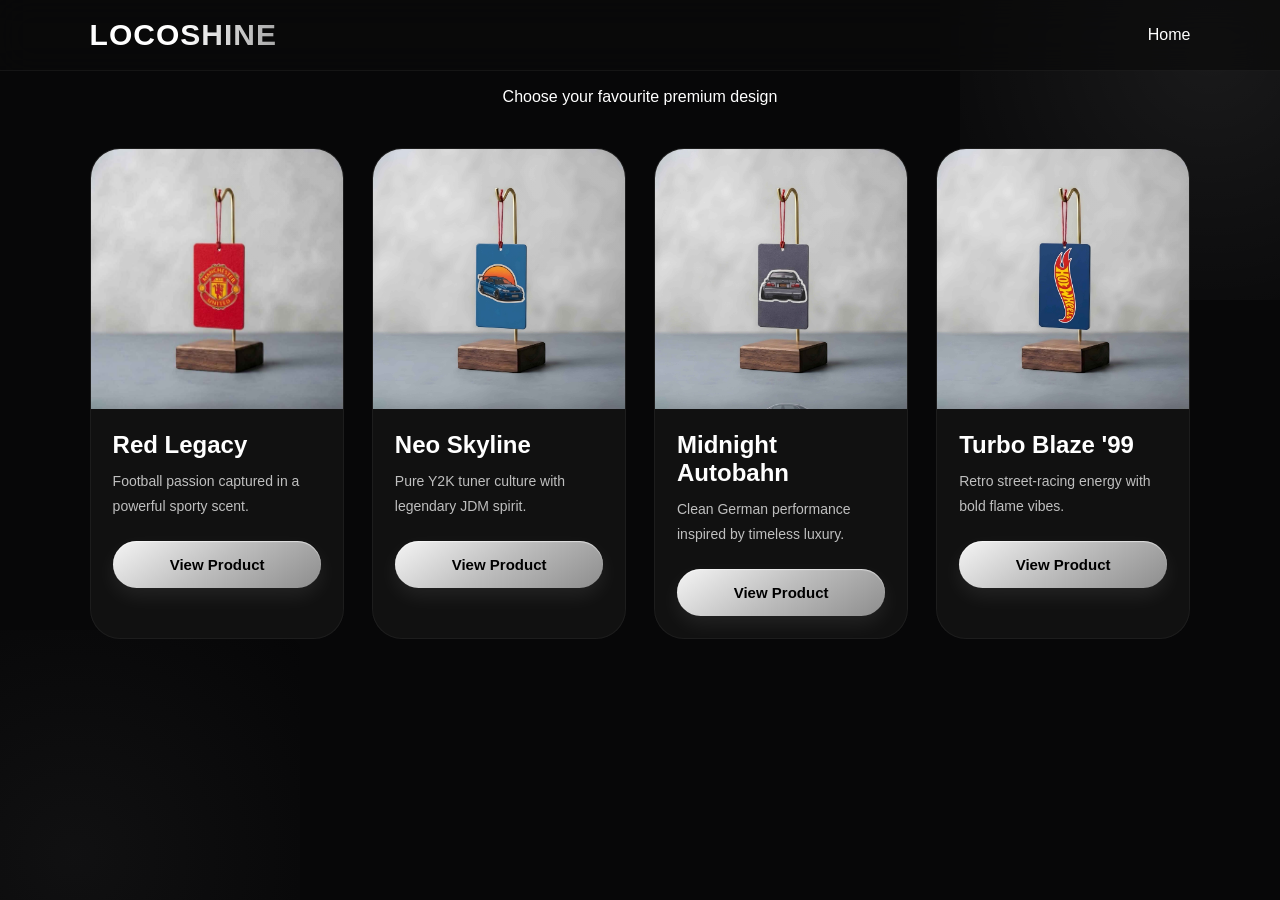
==== commit 25cc911e: "update" ====
--- a/air-freshener.html
+++ b/air-freshener.html
@@ -12,7 +12,7 @@
 <link rel="preconnect" href="https://fonts.googleapis.com">
 <link rel="preconnect" href="https://fonts.gstatic.com" crossorigin>
 
-<link href="https://fonts.googleapis.com/css2?family=Orbitron:wght@500;700;900&display=swap" rel="stylesheet">
+<link href="https://fonts.googleapis.com/css2?family=Rajdhani:wght@400;500;600;700&display=swap" rel="stylesheet">
 
 </head>
 
@@ -38,7 +38,6 @@
 
 <div class="section-title">
 
-<h2>Air Fresheners</h2>
 
 <p>
 Choose your favourite premium design
@@ -54,10 +53,10 @@
 
 <img src="photos/red.jpg">
 
-<h3>Red Air Freshener</h3>
+<h3>Red Legacy</h3>
 
 <p>
-Luxury red edition fragrance for premium feel.
+    Football passion captured in a powerful sporty scent.
 </p>
 
 <a href="red-air.html">
@@ -76,10 +75,10 @@
 
 <img src="photos/blue.jpg">
 
-<h3>Blue Air Freshener</h3>
+<h3>Neo Skyline</h3>
 
 <p>
-Cool ocean inspired long lasting fragrance.
+    Pure Y2K tuner culture with legendary JDM spirit.
 </p>
 
 <a href="blue-air.html">
@@ -98,10 +97,10 @@
 
 <img src="photos/minion.jpg">
 
-<h3>Minion Air Freshener</h3>
+<h3>Midnight Autobahn</h3>
 
 <p>
-Cute cartoon style hanging air freshener.
+    Clean German performance inspired by timeless luxury.
 </p>
 
 <a href="minion-air.html">
@@ -120,10 +119,10 @@
 
 <img src="photos/wheel.jpg">
 
-<h3>Wheel Air Freshener</h3>
+<h3>Turbo Blaze '99</h3>
 
 <p>
-Sporty wheel design fragrance for car lovers.
+    Retro street-racing energy with bold flame vibes.
 </p>
 
 <a href="wheel-air.html">
--- a/style.css
+++ b/style.css
@@ -308,18 +308,29 @@
   }
   
   .hero h1{
-  font-size:78px;
-  line-height:0.95;
-  letter-spacing:-2px;
-  margin-bottom:18px;
-  }
-  
-  .hero-text{
-  font-size:15px;
-  line-height:1.9;
-  color:#cfcfcf;
-  max-width:520px;
-  }
+   animation:titleReveal 1.5s ease forwards;
+   opacity:0;
+   transform:translateY(80px);
+   }
+   
+   .hero-text{
+   animation:fadeText 2s ease forwards;
+   animation-delay:.5s;
+   opacity:0;
+   }
+   
+   @keyframes titleReveal{
+   to{
+   opacity:1;
+   transform:translateY(0);
+   }
+   }
+   
+   @keyframes fadeText{
+   to{
+   opacity:1;
+   }
+   }
   
   /* =========================
      PRODUCTS
@@ -330,9 +341,10 @@
   }
   
   .section-title{
-  text-align:center;
-  margin-bottom:42px;
-  }
+   padding-top:60px;
+   text-align:center;
+   margin-bottom:42px;
+   }
   
   .section-title h2{
   font-size:42px;
